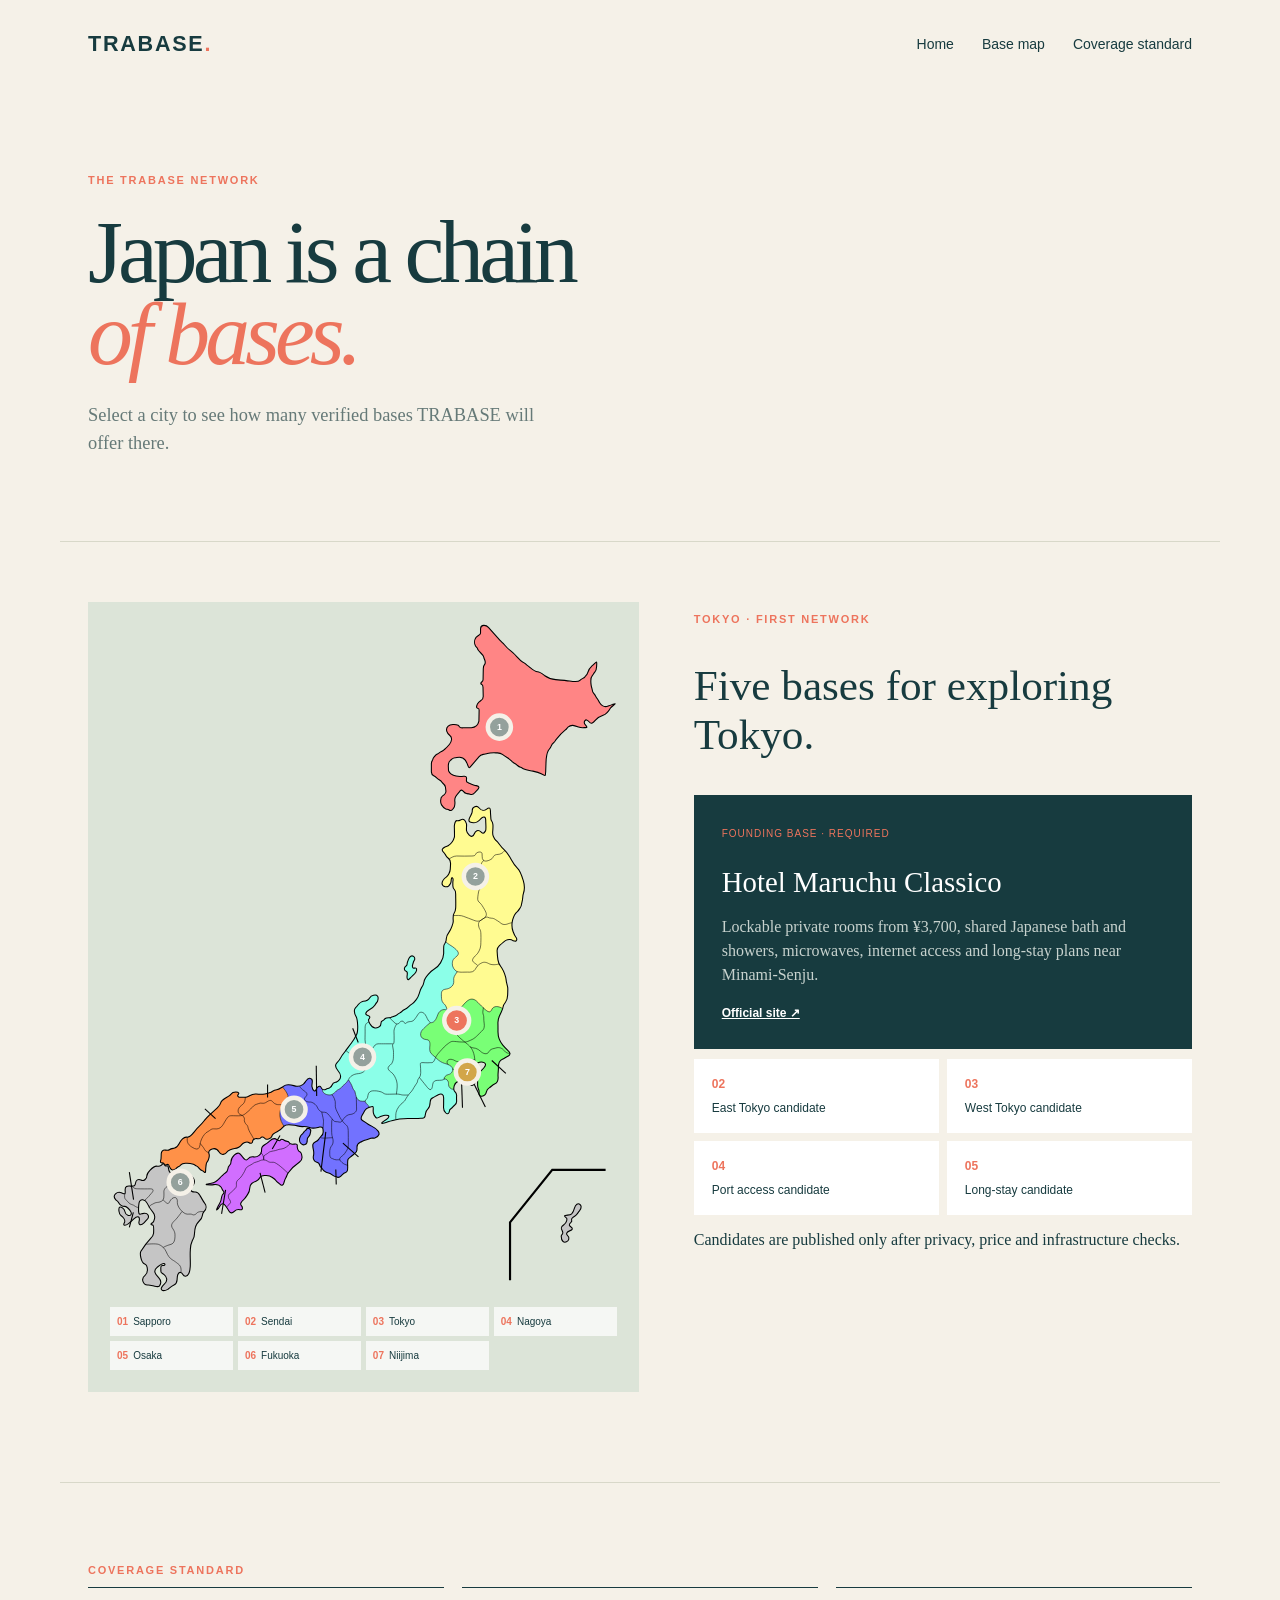
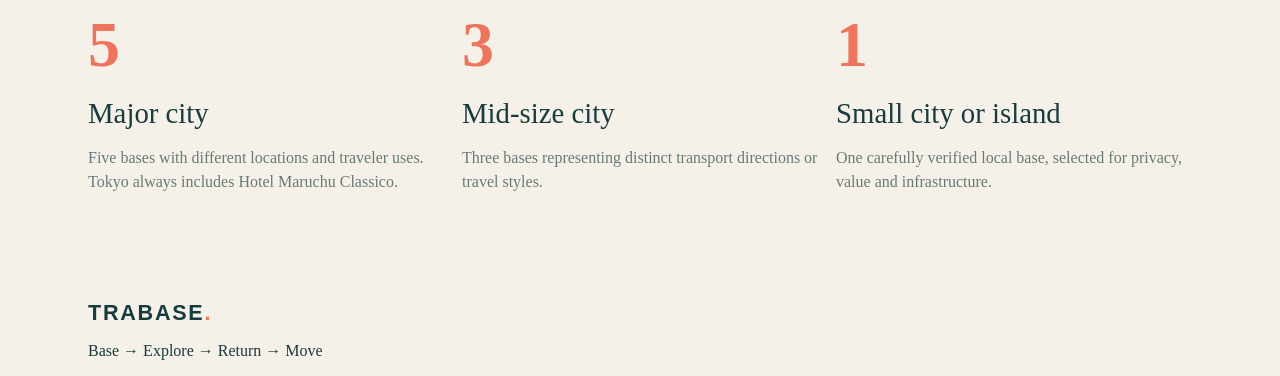
==== japan-base-map.html @ 3b549630 "Move static Japan map to cache-safe URL" ====
<!doctype html>
<html lang="en">
<head><meta charset="UTF-8"><meta name="viewport" content="width=device-width,initial-scale=1"><meta name="description" content="TRABASE nationwide base network on a static map of Japan"><title>Japan Base Network — TRABASE</title><link rel="stylesheet" href="styles.css"><link rel="stylesheet" href="network-v2.css"><link rel="stylesheet" href="map-static.css"></head>
<body><header class="nav shell"><a class="brand" href="./">TRABASE<span>.</span></a><nav><a href="./">Home</a><a href="#map">Base map</a><a href="#standard">Coverage standard</a></nav></header>
<main><section class="network-hero shell"><p class="eyebrow">The TRABASE network</p><h1>Japan is a chain<br><em>of bases.</em></h1><p class="lede">Select a city to see how many verified bases TRABASE will offer there.</p></section>
<section class="network shell" id="map"><div class="map-panel"><svg class="base-map" viewBox="0 0 570 755" role="img" aria-label="Japan base network map"><image href="assets/images/japan-prefectures.svg" width="570" height="755"/><g class="svg-pin planned" data-city="sapporo" transform="translate(438 116)"><circle r="13"/><text>1</text></g><g class="svg-pin planned" data-city="sendai" transform="translate(411 284)"><circle r="13"/><text>2</text></g><g class="svg-pin selected" data-city="tokyo" transform="translate(390 446)"><circle r="14"/><text>3</text></g><g class="svg-pin planned" data-city="nagoya" transform="translate(284 487)"><circle r="13"/><text>4</text></g><g class="svg-pin planned" data-city="osaka" transform="translate(207 546)"><circle r="13"/><text>5</text></g><g class="svg-pin planned" data-city="fukuoka" transform="translate(79 628)"><circle r="13"/><text>6</text></g><g class="svg-pin candidate" data-city="niijima" transform="translate(402 504)"><circle r="13"/><text>7</text></g></svg><div class="map-key"><button data-city="sapporo"><b>01</b>Sapporo</button><button data-city="sendai"><b>02</b>Sendai</button><button data-city="tokyo"><b>03</b>Tokyo</button><button data-city="nagoya"><b>04</b>Nagoya</button><button data-city="osaka"><b>05</b>Osaka</button><button data-city="fukuoka"><b>06</b>Fukuoka</button><button data-city="niijima"><b>07</b>Niijima</button></div></div>
<div class="city-panel" aria-live="polite"><p class="eyebrow" id="city-kicker">Tokyo · first network</p><h2 id="city-title">Five bases for exploring Tokyo.</h2><article class="featured-base" id="featured-base"><small>FOUNDING BASE · REQUIRED</small><h3>Hotel Maruchu Classico</h3><p>Lockable private rooms from ¥3,700, shared Japanese bath and showers, microwaves, internet access and long-stay plans near Minami-Senju.</p><a href="https://www.hotelmaruchu.com/classico-en-plan/?hotel=classico&lang=en" target="_blank" rel="noreferrer">Official site ↗</a></article><div class="base-slots" id="base-slots"><div><b>02</b><span>East Tokyo candidate</span></div><div><b>03</b><span>West Tokyo candidate</span></div><div><b>04</b><span>Port access candidate</span></div><div><b>05</b><span>Long-stay candidate</span></div></div><p class="fineprint" id="city-note">Candidates are published only after privacy, price and infrastructure checks.</p></div></section>
<section class="coverage shell" id="standard"><p class="eyebrow">Coverage standard</p><div class="coverage-grid"><article><strong>5</strong><h3>Major city</h3><p>Five bases with different locations and traveler uses. Tokyo always includes Hotel Maruchu Classico.</p></article><article><strong>3</strong><h3>Mid-size city</h3><p>Three bases representing distinct transport directions or travel styles.</p></article><article><strong>1</strong><h3>Small city or island</h3><p>One carefully verified local base, selected for privacy, value and infrastructure.</p></article></div></section></main>
<footer class="shell"><a class="brand" href="./">TRABASE<span>.</span></a><p>Base → Explore → Return → Move</p></footer><script src="network.js"></script><script src="map-static.js"></script></body></html>
---- styles.css ----
:root{--ink:#173b3f;--paper:#f5f1e8;--coral:#ed745d;--muted:#667a78;--line:#d8d8c9}*{box-sizing:border-box}body{margin:0;background:var(--paper);color:var(--ink);font-family:Georgia,'Times New Roman',serif}.shell{max-width:1160px;margin:auto;padding-left:28px;padding-right:28px}.nav{height:88px;display:flex;align-items:center;justify-content:space-between}.brand{font:bold 1.35rem Arial,sans-serif;letter-spacing:.08em;color:var(--ink);text-decoration:none}.brand span{color:var(--coral)}nav{display:flex;align-items:center;gap:28px;font:14px Arial,sans-serif}nav a{color:var(--ink);text-decoration:none}.lang{border:0;background:none;color:var(--muted);font:12px Arial,sans-serif}.hero{display:grid;grid-template-columns:1.05fr .95fr;gap:72px;padding-top:74px;padding-bottom:82px;align-items:center}.eyebrow{font:11px Arial,sans-serif;letter-spacing:.16em;text-transform:uppercase;color:var(--coral);font-weight:bold}h1{font-size:clamp(3.4rem,7vw,6.3rem);line-height:.92;font-weight:normal;letter-spacing:-.055em;margin:25px 0}h1 em{color:var(--coral);font-style:italic}.lede{font-size:1.15rem;line-height:1.55;color:var(--muted);max-width:480px}.question{margin-top:38px}.question>p{font:bold 12px Arial,sans-serif}.choice-row{display:flex;flex-wrap:wrap;gap:8px}.choice-row button,.secondary{border:1px solid var(--ink);background:transparent;color:var(--ink);border-radius:99px;padding:12px 15px;font:12px Arial,sans-serif;cursor:pointer}.choice-row button:hover,.secondary:hover{background:var(--ink);color:#fff}.hero-art{height:430px;position:relative;overflow:hidden;background:linear-gradient(155deg,#a8c2b8 0%,#e6c48f 76%)}.sun{position:absolute;width:110px;height:110px;border-radius:50%;background:#f2e2ad;top:68px;right:76px}.island{position:absolute;background:#4d7470;border-radius:55% 45% 0 0;transform:rotate(-8deg)}.island-a{width:350px;height:130px;bottom:0;left:-30px}.island-b{width:250px;height:100px;bottom:-15px;right:-30px;background:#345b5c}.art-note{position:absolute;left:30px;top:32px;font-size:1.8rem;line-height:1.1}.art-note i{color:var(--coral)}.art-route{position:absolute;bottom:26px;left:30px;font:11px Arial,sans-serif;letter-spacing:.12em}.art-route span{margin:0 14px;color:#f5f1e8}.recommendation{border-top:1px solid var(--line);padding-top:58px;padding-bottom:90px}.recommendation-top{display:flex;justify-content:space-between;align-items:end}.recommendation h2,.section-heading h2{font-size:3rem;font-weight:normal;letter-spacing:-.04em;margin:12px 0}.weather{text-align:right;font:11px Arial,sans-serif;letter-spacing:.1em}.weather span{color:var(--muted);letter-spacing:0}.journey-card{display:grid;grid-template-columns:1fr 1fr;margin-top:28px;background:#fff}.journey-image{min-height:280px;padding:22px;display:flex;flex-direction:column;justify-content:space-between;background:linear-gradient(140deg,#c2d2c3,#d68d68)}.journey-image span,.journey-image strong{font:11px Arial,sans-serif;letter-spacing:.13em}.journey-image strong{font-size:1.6rem;color:#fff}.journey-copy{padding:38px}.journey-copy>p{font-size:1.45rem;line-height:1.35;margin-top:0}.journey-meta{display:flex;flex-wrap:wrap;gap:18px;color:var(--muted);font:11px Arial,sans-serif;letter-spacing:.05em}.actions{display:flex;gap:10px;margin-top:30px}.primary{border:0;background:var(--ink);color:#fff;border-radius:99px;padding:14px 20px;font:12px Arial,sans-serif;cursor:pointer}.base-section{padding-top:60px;padding-bottom:90px;border-top:1px solid var(--line)}.section-heading{display:flex;justify-content:space-between;align-items:end;margin-bottom:38px}.section-heading>p{color:var(--muted);max-width:280px;line-height:1.5}.base-grid{display:grid;grid-template-columns:repeat(3,1fr);gap:18px}.base-grid article{border-top:1px solid var(--ink);padding:20px 0 10px}.base-grid span{font:12px Arial,sans-serif;color:var(--coral)}h3{font-size:1.8rem;font-weight:normal;margin:34px 0 12px}.base-grid p{color:var(--muted);line-height:1.5;min-height:48px}.base-grid a{color:var(--ink);font:12px Arial,sans-serif;text-decoration:none;font-weight:bold}.plans{border-top:1px solid var(--line);padding-top:60px;padding-bottom:90px}.plan-grid{display:grid;grid-template-columns:repeat(2,1fr);gap:18px}.plan-grid article{background:#fff;padding:28px;min-height:270px}.plan-top{display:flex;justify-content:space-between;font:10px Arial,sans-serif;letter-spacing:.1em;color:var(--muted)}.plan-top b{color:var(--coral)}.plan-grid h3{margin:42px 0 12px;font-size:1.55rem}.plan-grid p{color:var(--muted);line-height:1.5;min-height:68px}.plan-grid a{color:var(--ink);font:bold 12px Arial,sans-serif;text-decoration:none}@media(max-width:720px){nav a{display:none}.hero{grid-template-columns:1fr;gap:40px;padding-top:40px}.hero-art{height:300px}.section-heading,.recommendation-top{display:block}.base-grid,.plan-grid{grid-template-columns:1fr}.recommendation h2,.section-heading h2{font-size:2.4rem}.weather{text-align:left;margin-top:20px}.journey-card{grid-template-columns:1fr}.journey-image{min-height:180px}.choice-row{flex-direction:column;align-items:stretch}.choice-row button{text-align:left}footer{display:block}footer p{margin-top:20px}}
---- network-v2.css ----
.network-hero{padding:75px 28px 65px}.network{display:grid;grid-template-columns:1.05fr .95fr;gap:55px;border-top:1px solid var(--line);padding-top:60px;padding-bottom:90px}.map-panel{background:#dce4d8;padding:25px}.japan-map{position:relative;min-height:720px}.japan-map svg{position:absolute;inset:0;width:100%;height:100%}.land{fill:#b8c7bd;stroke:#f5f1e8;stroke-width:4}.map-pin{position:absolute;border:0;background:rgba(245,241,232,.92);padding:8px 10px 8px 25px;text-align:left;color:var(--ink);font:11px Arial,sans-serif;cursor:pointer;border-radius:3px}.map-pin i{position:absolute;left:9px;top:12px;width:9px;height:9px;border-radius:50%;background:#94a19c}.map-pin.active{outline:2px solid var(--coral)}.map-pin.active i{background:var(--coral)}.map-pin.candidate i{background:#d2a649}.map-pin b,.map-pin span{display:block}.map-pin span{color:var(--muted);margin-top:2px}.sapporo{right:2%;top:8%}.sendai{right:12%;top:30%}.tokyo{right:7%;top:52%}.nagoya{left:30%;top:60%}.osaka{left:14%;top:68%}.fukuoka{left:0;top:79%}.niijima{right:0;top:67%}.legend{position:absolute;bottom:5px;right:5px;display:flex;gap:12px;font:10px Arial,sans-serif}.legend span{display:flex;align-items:center;gap:4px}.legend i{width:8px;height:8px;border-radius:50%}.live-dot{background:var(--coral)}.candidate-dot{background:#d2a649}.planned-dot{background:#94a19c}.city-panel h2{font-size:2.7rem;font-weight:normal}.featured-base{background:var(--ink);color:#fff;padding:28px}.featured-base small{color:var(--coral);font:10px Arial,sans-serif;letter-spacing:.1em}.featured-base h3{margin:25px 0 10px}.featured-base p{color:#c7d2ce;line-height:1.5}.featured-base a{color:#fff;font:bold 12px Arial,sans-serif}.base-slots{display:grid;grid-template-columns:1fr 1fr;gap:8px;margin-top:10px}.base-slots div{background:#fff;padding:18px;font:12px Arial,sans-serif}.base-slots b,.base-slots span{display:block}.base-slots b{color:var(--coral);margin-bottom:10px}.coverage{border-top:1px solid var(--line);padding-top:70px;padding-bottom:90px}.coverage-grid{display:grid;grid-template-columns:repeat(3,1fr);gap:18px}.coverage-grid article{border-top:1px solid var(--ink);padding-top:20px}.coverage-grid strong{font-size:4rem;color:var(--coral)}.coverage-grid h3{margin:15px 0}.coverage-grid p{color:var(--muted);line-height:1.5}@media(max-width:720px){.network{grid-template-columns:1fr}.japan-map{min-height:600px}.city-panel h2{font-size:2.2rem}.coverage-grid,.base-slots{grid-template-columns:1fr}}
---- map-static.css ----
.map-panel{padding:22px!important;background:#dce4d8}.base-map{display:block;width:100%;height:auto;max-height:680px}.svg-pin{cursor:pointer;outline:none}.svg-pin circle{fill:#94a19c;stroke:#f5f1e8;stroke-width:5;transition:.2s}.svg-pin text{fill:#fff;font:bold 10px Arial,sans-serif;text-anchor:middle;dominant-baseline:central;pointer-events:none}.svg-pin:hover circle,.svg-pin.active circle{r:17;stroke-width:6}.svg-pin.selected circle{fill:#ed745d}.svg-pin.candidate circle{fill:#d2a649}.map-key{display:grid;grid-template-columns:repeat(4,1fr);gap:5px;margin-top:12px}.map-key button{border:0;background:rgba(255,255,255,.72);padding:9px 7px;color:#173b3f;text-align:left;font:10px Arial,sans-serif;cursor:pointer}.map-key b{color:#ed745d;margin-right:5px}@media(max-width:720px){.map-key{grid-template-columns:repeat(2,1fr)}}
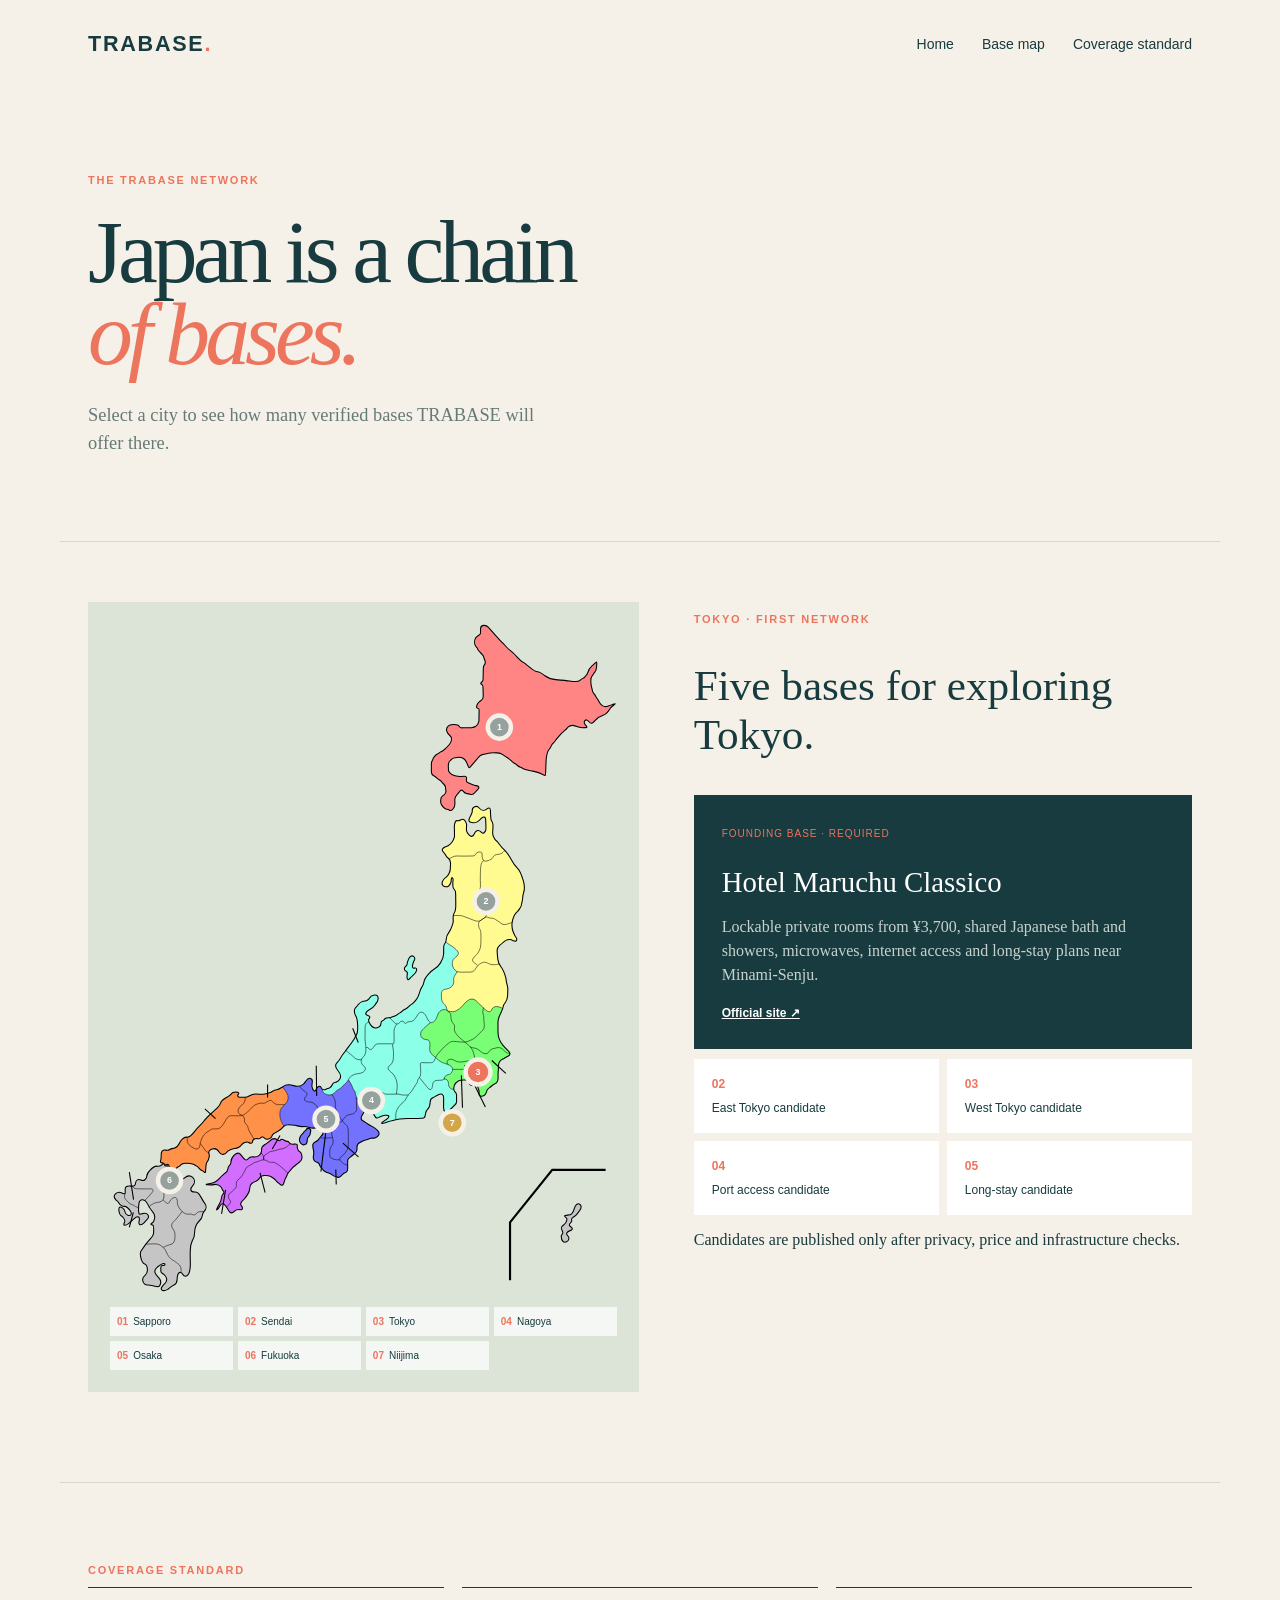
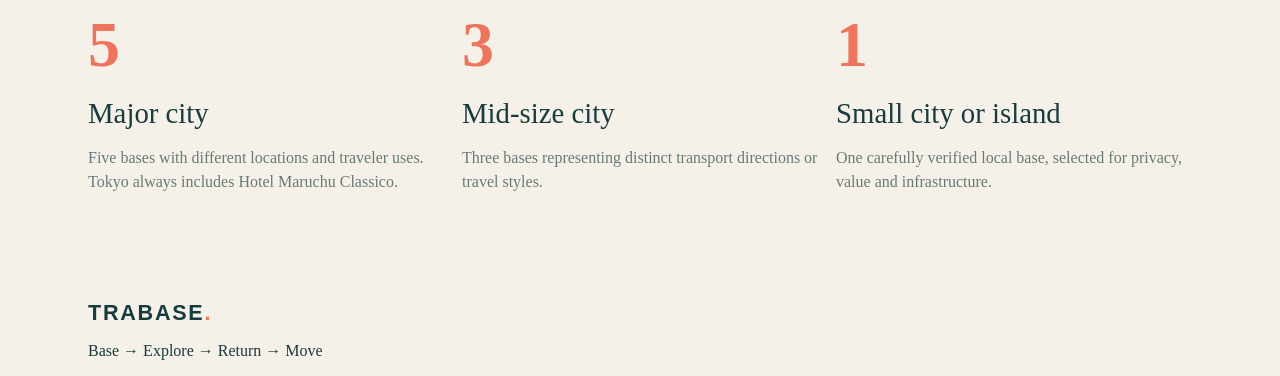
==== commit 10cf3ded: "Correct static Japan map city coordinates" ====
--- a/japan-base-map.html
+++ b/japan-base-map.html
@@ -3,7 +3,7 @@
 <head><meta charset="UTF-8"><meta name="viewport" content="width=device-width,initial-scale=1"><meta name="description" content="TRABASE nationwide base network on a static map of Japan"><title>Japan Base Network — TRABASE</title><link rel="stylesheet" href="styles.css"><link rel="stylesheet" href="network-v2.css"><link rel="stylesheet" href="map-static.css"></head>
 <body><header class="nav shell"><a class="brand" href="./">TRABASE<span>.</span></a><nav><a href="./">Home</a><a href="#map">Base map</a><a href="#standard">Coverage standard</a></nav></header>
 <main><section class="network-hero shell"><p class="eyebrow">The TRABASE network</p><h1>Japan is a chain<br><em>of bases.</em></h1><p class="lede">Select a city to see how many verified bases TRABASE will offer there.</p></section>
-<section class="network shell" id="map"><div class="map-panel"><svg class="base-map" viewBox="0 0 570 755" role="img" aria-label="Japan base network map"><image href="assets/images/japan-prefectures.svg" width="570" height="755"/><g class="svg-pin planned" data-city="sapporo" transform="translate(438 116)"><circle r="13"/><text>1</text></g><g class="svg-pin planned" data-city="sendai" transform="translate(411 284)"><circle r="13"/><text>2</text></g><g class="svg-pin selected" data-city="tokyo" transform="translate(390 446)"><circle r="14"/><text>3</text></g><g class="svg-pin planned" data-city="nagoya" transform="translate(284 487)"><circle r="13"/><text>4</text></g><g class="svg-pin planned" data-city="osaka" transform="translate(207 546)"><circle r="13"/><text>5</text></g><g class="svg-pin planned" data-city="fukuoka" transform="translate(79 628)"><circle r="13"/><text>6</text></g><g class="svg-pin candidate" data-city="niijima" transform="translate(402 504)"><circle r="13"/><text>7</text></g></svg><div class="map-key"><button data-city="sapporo"><b>01</b>Sapporo</button><button data-city="sendai"><b>02</b>Sendai</button><button data-city="tokyo"><b>03</b>Tokyo</button><button data-city="nagoya"><b>04</b>Nagoya</button><button data-city="osaka"><b>05</b>Osaka</button><button data-city="fukuoka"><b>06</b>Fukuoka</button><button data-city="niijima"><b>07</b>Niijima</button></div></div>
+<section class="network shell" id="map"><div class="map-panel"><svg class="base-map" viewBox="0 0 570 755" role="img" aria-label="Japan base network map"><image href="assets/images/japan-prefectures.svg" width="570" height="755"/><g class="svg-pin planned" data-city="sapporo" transform="translate(438 116)"><circle r="13"/><text>1</text></g><g class="svg-pin planned" data-city="sendai" transform="translate(423 312)"><circle r="13"/><text>2</text></g><g class="svg-pin selected" data-city="tokyo" transform="translate(414 504)"><circle r="14"/><text>3</text></g><g class="svg-pin planned" data-city="nagoya" transform="translate(294 536)"><circle r="13"/><text>4</text></g><g class="svg-pin planned" data-city="osaka" transform="translate(243 557)"><circle r="13"/><text>5</text></g><g class="svg-pin planned" data-city="fukuoka" transform="translate(67 626)"><circle r="13"/><text>6</text></g><g class="svg-pin candidate" data-city="niijima" transform="translate(385 561)"><circle r="13"/><text>7</text></g></svg><div class="map-key"><button data-city="sapporo"><b>01</b>Sapporo</button><button data-city="sendai"><b>02</b>Sendai</button><button data-city="tokyo"><b>03</b>Tokyo</button><button data-city="nagoya"><b>04</b>Nagoya</button><button data-city="osaka"><b>05</b>Osaka</button><button data-city="fukuoka"><b>06</b>Fukuoka</button><button data-city="niijima"><b>07</b>Niijima</button></div></div>
 <div class="city-panel" aria-live="polite"><p class="eyebrow" id="city-kicker">Tokyo · first network</p><h2 id="city-title">Five bases for exploring Tokyo.</h2><article class="featured-base" id="featured-base"><small>FOUNDING BASE · REQUIRED</small><h3>Hotel Maruchu Classico</h3><p>Lockable private rooms from ¥3,700, shared Japanese bath and showers, microwaves, internet access and long-stay plans near Minami-Senju.</p><a href="https://www.hotelmaruchu.com/classico-en-plan/?hotel=classico&lang=en" target="_blank" rel="noreferrer">Official site ↗</a></article><div class="base-slots" id="base-slots"><div><b>02</b><span>East Tokyo candidate</span></div><div><b>03</b><span>West Tokyo candidate</span></div><div><b>04</b><span>Port access candidate</span></div><div><b>05</b><span>Long-stay candidate</span></div></div><p class="fineprint" id="city-note">Candidates are published only after privacy, price and infrastructure checks.</p></div></section>
 <section class="coverage shell" id="standard"><p class="eyebrow">Coverage standard</p><div class="coverage-grid"><article><strong>5</strong><h3>Major city</h3><p>Five bases with different locations and traveler uses. Tokyo always includes Hotel Maruchu Classico.</p></article><article><strong>3</strong><h3>Mid-size city</h3><p>Three bases representing distinct transport directions or travel styles.</p></article><article><strong>1</strong><h3>Small city or island</h3><p>One carefully verified local base, selected for privacy, value and infrastructure.</p></article></div></section></main>
 <footer class="shell"><a class="brand" href="./">TRABASE<span>.</span></a><p>Base → Explore → Return → Move</p></footer><script src="network.js"></script><script src="map-static.js"></script></body></html>
